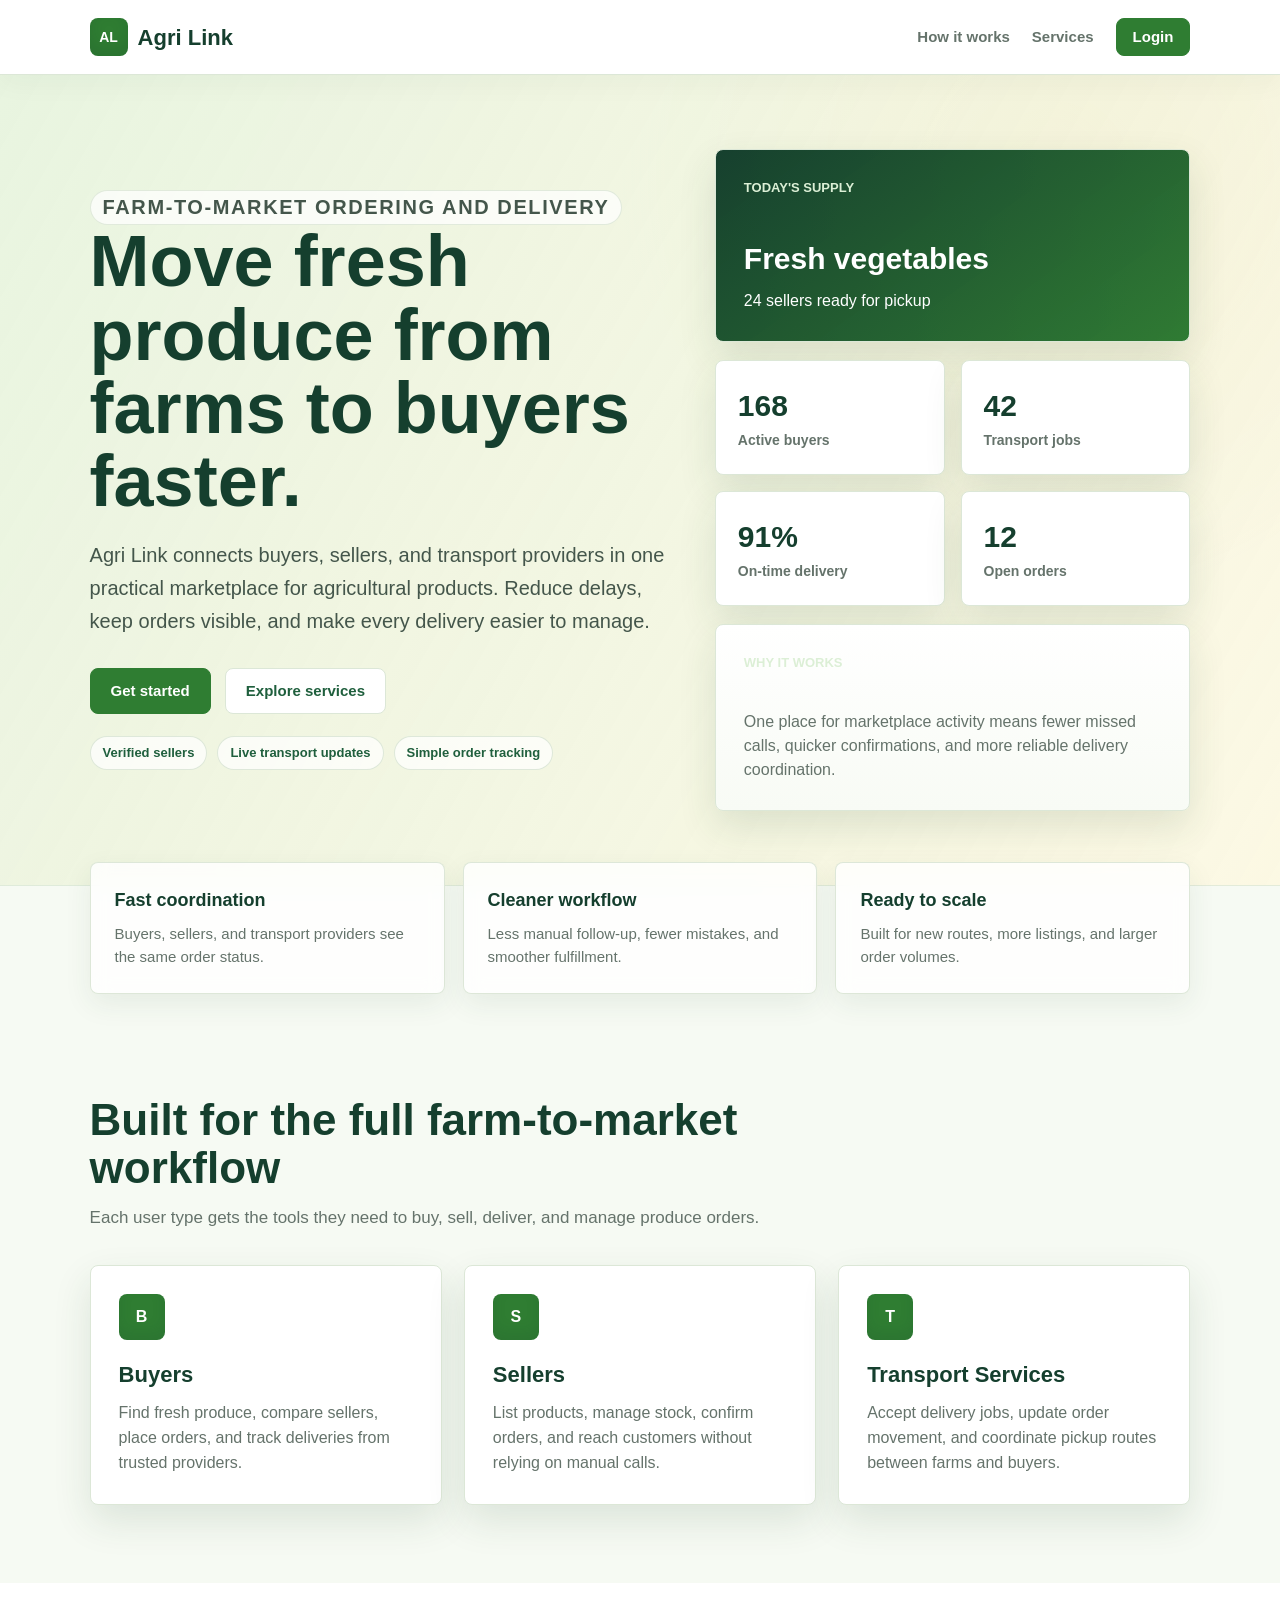
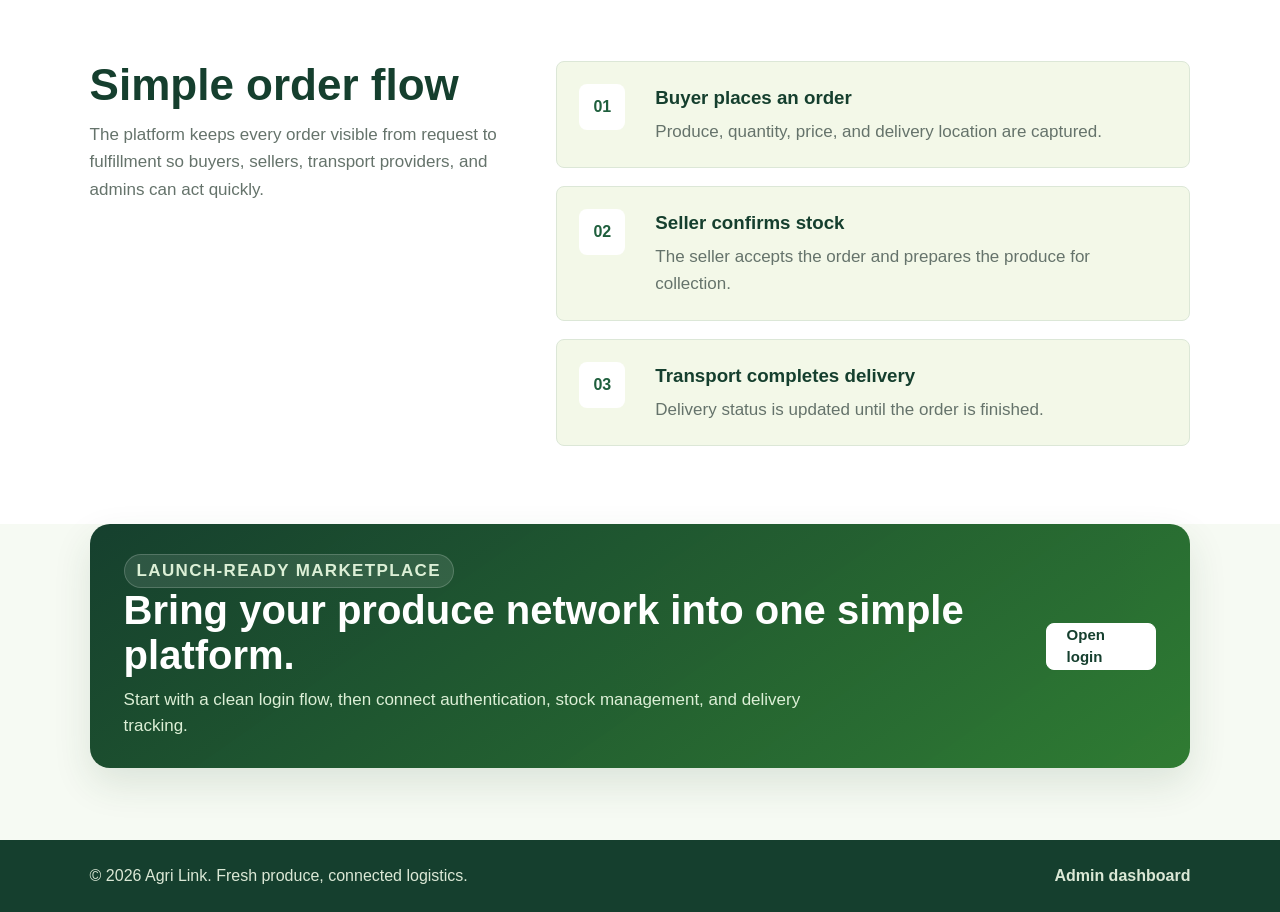
==== index.html @ bf46fedb "Add files via upload" ====
<!DOCTYPE html>
<html lang="en">
<head>
  <meta charset="UTF-8">
  <meta name="viewport" content="width=device-width, initial-scale=1.0">
  <title>Agri Link | Fresh Produce Marketplace</title>
  <link rel="stylesheet" href="style.css">
</head>
<body>
  <header class="site-header">
    <a class="brand" href="index.html">
      <span class="brand-mark">AL</span>
      <span>Agri Link</span>
    </a>

    <nav class="main-nav" aria-label="Main navigation">
      <a href="#how-it-works">How it works</a>
      <a href="#services">Services</a>
      <a href="login.html" class="button button-small">Login</a>
    </nav>
  </header>

  <main>
    <section class="hero">
      <div class="hero-content">
        <p class="eyebrow">Farm-to-market ordering and delivery</p>
        <h1>Move fresh produce from farms to buyers faster.</h1>
        <p>
          Agri Link connects buyers, sellers, and transport providers in one
          practical marketplace for agricultural products. Reduce delays,
          keep orders visible, and make every delivery easier to manage.
        </p>
        <div class="hero-actions">
          <a href="login.html" class="button">Get started</a>
          <a href="#services" class="button button-secondary">Explore services</a>
        </div>
        <ul class="hero-trust" aria-label="Marketplace highlights">
          <li>Verified sellers</li>
          <li>Live transport updates</li>
          <li>Simple order tracking</li>
        </ul>
      </div>

      <div class="hero-panel" aria-label="Marketplace overview">
        <div class="market-card market-card-featured">
          <span class="market-label">Today's supply</span>
          <strong>Fresh vegetables</strong>
          <p>24 sellers ready for pickup</p>
        </div>
        <div class="market-grid">
          <div>
            <strong>168</strong>
            <span>Active buyers</span>
          </div>
          <div>
            <strong>42</strong>
            <span>Transport jobs</span>
          </div>
          <div>
            <strong>91%</strong>
            <span>On-time delivery</span>
          </div>
          <div>
            <strong>12</strong>
            <span>Open orders</span>
          </div>
        </div>
        <div class="market-card market-card-compact">
          <span class="market-label">Why it works</span>
          <p>
            One place for marketplace activity means fewer missed calls,
            quicker confirmations, and more reliable delivery coordination.
          </p>
        </div>
      </div>
    </section>

    <section class="trust-band" aria-label="Key platform benefits">
      <article class="trust-card">
        <strong>Fast coordination</strong>
        <p>Buyers, sellers, and transport providers see the same order status.</p>
      </article>
      <article class="trust-card">
        <strong>Cleaner workflow</strong>
        <p>Less manual follow-up, fewer mistakes, and smoother fulfillment.</p>
      </article>
      <article class="trust-card">
        <strong>Ready to scale</strong>
        <p>Built for new routes, more listings, and larger order volumes.</p>
      </article>
    </section>

    <section class="section" id="services">
      <div class="section-heading">
        <h2>Built for the full farm-to-market workflow</h2>
        <p>Each user type gets the tools they need to buy, sell, deliver, and manage produce orders.</p>
      </div>

      <div class="service-grid">
        <article class="service-card">
          <div class="icon-box">B</div>
          <h3>Buyers</h3>
          <p>Find fresh produce, compare sellers, place orders, and track deliveries from trusted providers.</p>
        </article>

        <article class="service-card">
          <div class="icon-box">S</div>
          <h3>Sellers</h3>
          <p>List products, manage stock, confirm orders, and reach customers without relying on manual calls.</p>
        </article>

        <article class="service-card">
          <div class="icon-box">T</div>
          <h3>Transport Services</h3>
          <p>Accept delivery jobs, update order movement, and coordinate pickup routes between farms and buyers.</p>
        </article>
      </div>
    </section>

    <section class="workflow" id="how-it-works">
      <div>
        <h2>Simple order flow</h2>
        <p>
          The platform keeps every order visible from request to fulfillment so
          buyers, sellers, transport providers, and admins can act quickly.
        </p>
      </div>

      <ol class="steps">
        <li>
          <span>01</span>
          <div>
            <h3>Buyer places an order</h3>
            <p>Produce, quantity, price, and delivery location are captured.</p>
          </div>
        </li>
        <li>
          <span>02</span>
          <div>
            <h3>Seller confirms stock</h3>
            <p>The seller accepts the order and prepares the produce for collection.</p>
          </div>
        </li>
        <li>
          <span>03</span>
          <div>
            <h3>Transport completes delivery</h3>
            <p>Delivery status is updated until the order is finished.</p>
          </div>
        </li>
      </ol>
    </section>

    <section class="cta-banner" aria-label="Final call to action">
      <div>
        <p class="eyebrow eyebrow-light">Launch-ready marketplace</p>
        <h2>Bring your produce network into one simple platform.</h2>
        <p>Start with a clean login flow, then connect authentication, stock management, and delivery tracking.</p>
      </div>
      <a href="login.html" class="button button-inverse">Open login</a>
    </section>
  </main>

  <footer class="site-footer">
    <p>&copy; 2026 Agri Link. Fresh produce, connected logistics.</p>
    <a href="admin.html">Admin dashboard</a>
  </footer>
</body>
</html>
---- style.css ----
:root {
  --green-900: #153f2e;
  --green-800: #1f5f3d;
  --green-700: #2f7d32;
  --green-100: #e8f4df;
  --lime-100: #f3f8e8;
  --gold: #d99a2b;
  --orange: #df7b35;
  --red: #d74f45;
  --blue: #3978b9;
  --text: #1e2a24;
  --muted: #65736b;
  --line: #dce7d7;
  --surface: #ffffff;
  --background: #f6faf3;
  --shadow: 0 16px 38px rgba(36, 71, 45, 0.12);
  --shadow-soft: 0 10px 28px rgba(36, 71, 45, 0.08);
  --shadow-hover: 0 18px 42px rgba(36, 71, 45, 0.16);
  --radius: 8px;
}

* {
  box-sizing: border-box;
}

html {
  scroll-behavior: smooth;
}

body {
  margin: 0;
  color: var(--text);
  background: var(--background);
  font-family: "Aptos", "Segoe UI", "Trebuchet MS", Arial, sans-serif;
  line-height: 1.5;
  text-rendering: optimizeLegibility;
  -webkit-font-smoothing: antialiased;
}

a {
  color: inherit;
  text-decoration: none;
}

::selection {
  color: #ffffff;
  background: var(--green-800);
}

:focus-visible {
  outline: 3px solid rgba(217, 154, 43, 0.55);
  outline-offset: 3px;
}

.site-header {
  position: sticky;
  top: 0;
  z-index: 10;
  display: flex;
  align-items: center;
  justify-content: space-between;
  gap: 24px;
  padding: 18px 7%;
  background: rgba(255, 255, 255, 0.94);
  border-bottom: 1px solid var(--line);
  box-shadow: 0 8px 28px rgba(21, 63, 46, 0.04);
  backdrop-filter: blur(12px);
}

.brand {
  display: inline-flex;
  align-items: center;
  gap: 10px;
  color: var(--green-900);
  font-size: 22px;
  font-weight: 800;
}

.brand-mark {
  display: inline-grid;
  width: 38px;
  height: 38px;
  place-items: center;
  color: #ffffff;
  background: var(--green-700);
  border-radius: var(--radius);
  font-size: 14px;
  font-weight: 800;
  box-shadow: inset 0 -8px 16px rgba(21, 63, 46, 0.16);
}

.main-nav {
  display: flex;
  align-items: center;
  gap: 22px;
  color: var(--muted);
  font-size: 15px;
  font-weight: 700;
}

.main-nav a:hover,
.admin-nav a:hover {
  color: var(--green-700);
}

.main-nav a {
  transition: color 0.18s ease, background-color 0.18s ease, transform 0.18s ease;
}

.button {
  display: inline-flex;
  align-items: center;
  justify-content: center;
  min-height: 46px;
  padding: 0 20px;
  color: #ffffff;
  background: var(--green-700);
  border: 1px solid var(--green-700);
  border-radius: var(--radius);
  font-size: 15px;
  font-weight: 800;
  cursor: pointer;
  transition: transform 0.18s ease, box-shadow 0.18s ease, background-color 0.18s ease, border-color 0.18s ease;
}

.button:hover {
  background: var(--green-800);
  border-color: var(--green-800);
  box-shadow: var(--shadow-soft);
  transform: translateY(-1px);
}

.button-small {
  min-height: 38px;
  padding: 0 16px;
}

.button-secondary {
  color: var(--green-800);
  background: #ffffff;
  border-color: var(--line);
}

.button-secondary:hover {
  color: #ffffff;
  background: var(--green-800);
}

.button-inverse {
  color: var(--green-900);
  background: #ffffff;
  border-color: #ffffff;
}

.button-inverse:hover {
  color: var(--green-900);
  background: #f1f6ee;
  border-color: #f1f6ee;
}

.hero {
  display: grid;
  grid-template-columns: minmax(0, 1.1fr) minmax(320px, 0.9fr);
  align-items: center;
  gap: 44px;
  min-height: 590px;
  padding: 74px 7%;
  background:
    linear-gradient(120deg, rgba(232, 244, 223, 0.94), rgba(255, 247, 221, 0.7)),
    radial-gradient(circle at 82% 12%, rgba(217, 154, 43, 0.2), transparent 34%);
  border-bottom: 1px solid rgba(220, 231, 215, 0.7);
}

.hero-content {
  max-width: 760px;
}

.eyebrow {
  display: inline-flex;
  align-items: center;
  min-height: 34px;
  margin: 0 0 16px;
  padding: 0 12px;
  color: var(--green-800);
  background: rgba(255, 255, 255, 0.72);
  border: 1px solid rgba(220, 231, 215, 0.85);
  border-radius: 999px;
  font-size: 12px;
  font-weight: 800;
  letter-spacing: 0.08em;
  text-transform: uppercase;
}

.eyebrow-light {
  color: #dcefd6;
  background: rgba(255, 255, 255, 0.1);
  border-color: rgba(255, 255, 255, 0.18);
}

.hero h1 {
  max-width: 760px;
  margin: 0 0 20px;
  color: var(--green-900);
  font-size: clamp(40px, 6vw, 72px);
  line-height: 1.02;
}

.hero p {
  max-width: 620px;
  margin: 0;
  color: #44564b;
  font-size: 20px;
  line-height: 1.65;
}

.hero-actions {
  display: flex;
  flex-wrap: wrap;
  gap: 14px;
  margin-top: 30px;
}

.hero-trust {
  display: flex;
  flex-wrap: wrap;
  gap: 10px;
  margin: 22px 0 0;
  padding: 0;
  list-style: none;
}

.hero-trust li {
  display: inline-flex;
  align-items: center;
  min-height: 34px;
  padding: 0 12px;
  color: var(--green-800);
  background: rgba(255, 255, 255, 0.72);
  border: 1px solid rgba(220, 231, 215, 0.92);
  border-radius: 999px;
  font-size: 13px;
  font-weight: 800;
}

.hero-panel {
  display: grid;
  gap: 18px;
}

.market-card,
.market-grid > div,
.service-card,
.stat-card,
.admin-section,
.directory-card,
.login-form,
.role-card {
  background: var(--surface);
  border: 1px solid var(--line);
  border-radius: var(--radius);
  box-shadow: var(--shadow);
}

.market-grid > div,
.service-card,
.stat-card,
.directory-card,
.role-card {
  transition: transform 0.18s ease, box-shadow 0.18s ease, border-color 0.18s ease;
}

.market-grid > div:hover,
.service-card:hover,
.stat-card:hover,
.directory-card:hover {
  border-color: rgba(47, 125, 50, 0.28);
  box-shadow: var(--shadow-hover);
  transform: translateY(-2px);
}

.market-card {
  padding: 28px;
}

.market-card-featured {
  min-height: 190px;
  background:
    linear-gradient(145deg, rgba(21, 63, 46, 0.92), rgba(47, 125, 50, 0.88)),
    linear-gradient(90deg, #234c34, #336b3d);
  color: #ffffff;
}

.market-label {
  display: block;
  margin-bottom: 38px;
  color: #dcefd6;
  font-size: 13px;
  font-weight: 800;
  text-transform: uppercase;
}

.market-card strong {
  display: block;
  margin-bottom: 8px;
  font-size: 30px;
}

.market-card p {
  color: inherit;
  font-size: 16px;
  line-height: 1.5;
}

.market-card-compact {
  background: linear-gradient(180deg, #ffffff, #f8fbf5);
}

.market-card-compact p {
  color: var(--muted);
}

.market-grid {
  display: grid;
  grid-template-columns: repeat(2, minmax(0, 1fr));
  gap: 16px;
}

.market-grid > div {
  padding: 22px;
}

.market-grid strong {
  display: block;
  color: var(--green-900);
  font-size: 30px;
}

.market-grid span {
  color: var(--muted);
  font-size: 14px;
  font-weight: 700;
}

.section,
.workflow {
  padding: 78px 7%;
}

.trust-band {
  display: grid;
  grid-template-columns: repeat(3, minmax(0, 1fr));
  gap: 18px;
  padding: 0 7% 24px;
  margin-top: -24px;
}

.trust-card {
  padding: 24px;
  background: rgba(255, 255, 255, 0.82);
  border: 1px solid rgba(220, 231, 215, 0.96);
  border-radius: var(--radius);
  box-shadow: var(--shadow-soft);
  backdrop-filter: blur(10px);
}

.trust-card strong {
  display: block;
  margin-bottom: 8px;
  color: var(--green-900);
  font-size: 18px;
}

.trust-card p {
  margin: 0;
  color: var(--muted);
  font-size: 15px;
  line-height: 1.55;
}

.section-heading {
  max-width: 720px;
  margin-bottom: 34px;
}

.section-heading h2,
.workflow h2,
.admin-section-heading h2 {
  margin: 0 0 12px;
  color: var(--green-900);
  font-size: clamp(30px, 4vw, 44px);
  line-height: 1.1;
}

.section-heading p,
.workflow p,
.admin-section-heading p {
  margin: 0;
  color: var(--muted);
  font-size: 17px;
  line-height: 1.6;
}

.service-grid {
  display: grid;
  grid-template-columns: repeat(3, minmax(0, 1fr));
  gap: 22px;
}

.service-card {
  padding: 28px;
}

.icon-box,
.role-icon {
  display: grid;
  width: 46px;
  height: 46px;
  place-items: center;
  color: #ffffff;
  background: var(--green-700);
  border-radius: var(--radius);
  font-weight: 800;
  box-shadow: inset 0 -8px 14px rgba(21, 63, 46, 0.12);
}

.service-card h3,
.role-card h2,
.directory-card h3 {
  margin: 18px 0 10px;
  color: var(--green-900);
  font-size: 22px;
}

.service-card p,
.role-card p,
.directory-card p {
  margin: 0;
  color: var(--muted);
  font-size: 16px;
  line-height: 1.55;
}

.workflow {
  display: grid;
  grid-template-columns: minmax(0, 0.8fr) minmax(340px, 1.2fr);
  gap: 44px;
  background: #ffffff;
}

.cta-banner {
  display: flex;
  align-items: center;
  justify-content: space-between;
  gap: 24px;
  margin: 0 7% 72px;
  padding: 30px 34px;
  color: #ffffff;
  background:
    linear-gradient(145deg, rgba(21, 63, 46, 0.98), rgba(47, 125, 50, 0.95)),
    linear-gradient(90deg, #214d35, #346a3d);
  border-radius: 20px;
  box-shadow: var(--shadow);
}

.cta-banner h2 {
  margin: 0 0 10px;
  font-size: clamp(28px, 4vw, 40px);
  line-height: 1.12;
}

.cta-banner p {
  max-width: 720px;
  margin: 0;
  color: #dcefd6;
  font-size: 17px;
}

.steps {
  display: grid;
  gap: 18px;
  margin: 0;
  padding: 0;
  list-style: none;
}

.steps li {
  display: grid;
  grid-template-columns: 58px 1fr;
  gap: 18px;
  padding: 22px;
  background: var(--lime-100);
  border: 1px solid var(--line);
  border-radius: var(--radius);
  transition: background-color 0.18s ease, border-color 0.18s ease;
}

.steps li:hover {
  background: #ffffff;
  border-color: rgba(47, 125, 50, 0.28);
}

.steps span {
  display: grid;
  width: 46px;
  height: 46px;
  place-items: center;
  color: var(--green-800);
  background: #ffffff;
  border-radius: var(--radius);
  font-weight: 800;
}

.steps h3 {
  margin: 0 0 6px;
  color: var(--green-900);
}

.site-footer {
  display: flex;
  justify-content: space-between;
  gap: 20px;
  padding: 24px 7%;
  color: #dbe8d6;
  background: var(--green-900);
}

.site-footer p {
  margin: 0;
}

.site-footer a {
  font-weight: 800;
}

.login-body {
  min-height: 100vh;
  background:
    radial-gradient(circle at 10% 8%, rgba(217, 154, 43, 0.14), transparent 28%),
    linear-gradient(140deg, #f6faf3 0%, #eef6e9 48%, #ffffff 100%);
}

.login-page {
  padding: 64px 7% 82px;
}

.login-intro {
  max-width: 760px;
  margin-bottom: 30px;
}

.login-intro h1 {
  margin: 0 0 12px;
  color: var(--green-900);
  font-size: clamp(38px, 6vw, 62px);
  line-height: 1.05;
}

.login-intro p {
  margin: 0;
  color: var(--muted);
  font-size: 18px;
}

.role-grid {
  display: grid;
  grid-template-columns: repeat(4, minmax(0, 1fr));
  gap: 20px;
}

.role-card {
  display: block;
  min-height: 210px;
  padding: 24px;
}

.role-card:hover {
  transform: translateY(-4px);
  border-color: var(--green-700);
  box-shadow: var(--shadow-hover);
}

.role-card-admin .role-icon {
  background: var(--green-900);
}

.login-shell {
  display: flex;
  justify-content: center;
  margin-top: 34px;
}

.login-form {
  display: grid;
  width: min(100%, 520px);
  gap: 12px;
  padding: 28px;
  box-shadow: var(--shadow-soft);
}

.login-form h2 {
  margin: 0 0 8px;
  color: var(--green-900);
}

.login-form label {
  color: var(--green-900);
  font-size: 14px;
  font-weight: 800;
}

.login-form input,
.login-form select {
  width: 100%;
  min-height: 46px;
  padding: 0 14px;
  color: var(--text);
  background: #ffffff;
  border: 1px solid var(--line);
  border-radius: var(--radius);
  font: inherit;
  transition: border-color 0.18s ease, box-shadow 0.18s ease;
}

.login-form input:focus,
.login-form select:focus {
  border-color: var(--green-700);
  box-shadow: 0 0 0 4px rgba(47, 125, 50, 0.11);
  outline: 0;
}

.form-note {
  margin: 4px 0 0;
  color: var(--muted);
  font-size: 13px;
  line-height: 1.5;
}

.quick-links {
  display: flex;
  flex-wrap: wrap;
  gap: 10px;
  margin-top: 6px;
}

.quick-links a {
  display: inline-flex;
  align-items: center;
  min-height: 32px;
  padding: 0 10px;
  color: var(--green-800);
  background: var(--lime-100);
  border: 1px solid var(--line);
  border-radius: 999px;
  font-size: 12px;
  font-weight: 800;
  transition: color 0.18s ease, background-color 0.18s ease, border-color 0.18s ease;
}

.quick-links a:hover {
  color: #ffffff;
  background: var(--green-800);
  border-color: var(--green-800);
}

.admin-body {
  display: grid;
  grid-template-columns: 260px 1fr;
  min-height: 100vh;
  background:
    linear-gradient(180deg, rgba(232, 244, 223, 0.66), rgba(246, 250, 243, 0.92)),
    #eef5eb;
}

.admin-sidebar {
  position: sticky;
  top: 0;
  height: 100vh;
  padding: 22px;
  background: #ffffff;
  border-right: 1px solid var(--line);
  box-shadow: 8px 0 26px rgba(36, 71, 45, 0.04);
}

.admin-brand {
  margin-bottom: 28px;
}

.admin-nav {
  display: grid;
  gap: 8px;
}

.admin-nav a {
  padding: 12px 14px;
  color: var(--muted);
  border-radius: var(--radius);
  font-size: 14px;
  font-weight: 800;
  transition: color 0.18s ease, background-color 0.18s ease, transform 0.18s ease;
}

.admin-nav a.active,
.admin-nav a:hover {
  color: var(--green-900);
  background: var(--green-100);
}

.admin-nav a:hover {
  transform: translateX(2px);
}

.admin-main {
  width: min(100%, 1360px);
  padding: 30px;
}

.admin-topbar {
  display: flex;
  align-items: center;
  justify-content: space-between;
  gap: 20px;
  margin-bottom: 24px;
  padding: 22px 24px;
  background: rgba(255, 255, 255, 0.76);
  border: 1px solid rgba(220, 231, 215, 0.78);
  border-radius: var(--radius);
  box-shadow: var(--shadow-soft);
  backdrop-filter: blur(10px);
}

.admin-topbar h1 {
  margin: 0 0 8px;
  color: var(--green-900);
  font-size: clamp(32px, 4vw, 48px);
}

.admin-topbar p {
  margin: 0;
  color: var(--muted);
  font-size: 16px;
}

.stats-grid,
.status-grid,
.directory-grid {
  display: grid;
  gap: 18px;
}

.stats-grid {
  grid-template-columns: repeat(4, minmax(0, 1fr));
  margin-bottom: 22px;
}

.stat-card {
  padding: 22px;
  min-height: 150px;
}

.stat-card span,
.status-card span {
  color: var(--muted);
  font-size: 13px;
  font-weight: 800;
  text-transform: uppercase;
}

.stat-card strong {
  display: block;
  margin: 12px 0 6px;
  color: var(--green-900);
  font-size: 36px;
}

.stat-card p {
  margin: 0;
  color: var(--muted);
  font-size: 14px;
}

.admin-section {
  margin-bottom: 22px;
  padding: 24px;
  box-shadow: 0 8px 26px rgba(36, 71, 45, 0.05);
}

.admin-section-heading {
  margin-bottom: 20px;
}

.admin-section-heading h2 {
  font-size: 28px;
}

.status-grid {
  grid-template-columns: repeat(6, minmax(0, 1fr));
  margin-bottom: 22px;
}

.compact-status-grid {
  grid-template-columns: repeat(3, minmax(0, 1fr));
}

.status-card {
  padding: 18px;
  border-radius: var(--radius);
  border: 1px solid var(--line);
  background: #fbfdf9;
  transition: transform 0.18s ease, border-color 0.18s ease, background-color 0.18s ease;
}

.status-card:hover {
  background: #ffffff;
  border-color: rgba(47, 125, 50, 0.28);
  transform: translateY(-2px);
}

.status-card strong {
  display: block;
  margin-top: 8px;
  font-size: 28px;
}

.current strong,
.tag-current {
  color: var(--blue);
}

.pending strong,
.tag-pending {
  color: var(--gold);
}

.finished strong,
.tag-finished {
  color: var(--green-700);
}

.cancelled strong,
.dispute strong,
.refund strong,
.tag-refund {
  color: var(--red);
}

.table-wrap {
  overflow-x: auto;
  border: 1px solid var(--line);
  border-radius: var(--radius);
  background: #ffffff;
}

table {
  width: 100%;
  min-width: 720px;
  border-collapse: collapse;
  background: #ffffff;
}

th,
td {
  padding: 15px;
  text-align: left;
  border-bottom: 1px solid var(--line);
  font-size: 14px;
}

th {
  color: var(--green-900);
  background: var(--lime-100);
  font-size: 13px;
  text-transform: uppercase;
  white-space: nowrap;
}

tbody tr {
  transition: background-color 0.16s ease;
}

tbody tr:hover {
  background: #fbfdf9;
}

tr:last-child td {
  border-bottom: 0;
}

.tag {
  display: inline-flex;
  align-items: center;
  min-height: 28px;
  padding: 0 10px;
  background: #f3f8e8;
  border-radius: 999px;
  font-size: 12px;
  font-weight: 800;
}

.directory-grid {
  grid-template-columns: repeat(3, minmax(0, 1fr));
}

.directory-card {
  padding: 20px;
  box-shadow: 0 6px 18px rgba(36, 71, 45, 0.04);
}

.directory-card h3 {
  margin-top: 0;
  font-size: 19px;
}

.directory-card span {
  display: inline-block;
  margin-top: 14px;
  color: var(--green-800);
  font-size: 13px;
  font-weight: 800;
}

.timeline-list {
  display: grid;
  gap: 16px;
}

.timeline-item {
  display: grid;
  grid-template-columns: 18px 1fr;
  gap: 14px;
  padding: 18px;
  background: #fbfdf9;
  border: 1px solid var(--line);
  border-radius: var(--radius);
  transition: background-color 0.18s ease, border-color 0.18s ease;
}

.timeline-item:hover {
  background: #ffffff;
  border-color: rgba(47, 125, 50, 0.28);
}

.timeline-item > span {
  width: 12px;
  height: 12px;
  margin-top: 5px;
  background: var(--green-700);
  border-radius: 999px;
  box-shadow: 0 0 0 5px var(--green-100);
}

.timeline-item h3 {
  margin: 0 0 6px;
  color: var(--green-900);
  font-size: 17px;
}

.timeline-item p {
  margin: 0;
  color: var(--muted);
  font-size: 15px;
  line-height: 1.5;
}

@media (max-width: 980px) {
  .hero,
  .workflow,
  .admin-body {
    grid-template-columns: 1fr;
  }

  .trust-band {
    grid-template-columns: 1fr;
    margin-top: 0;
  }

  .service-grid,
  .role-grid,
  .stats-grid,
  .directory-grid {
    grid-template-columns: repeat(2, minmax(0, 1fr));
  }

  .status-grid {
    grid-template-columns: repeat(3, minmax(0, 1fr));
  }

  .compact-status-grid {
    grid-template-columns: repeat(3, minmax(0, 1fr));
  }

  .admin-sidebar {
    position: static;
    height: auto;
  }

  .admin-nav {
    grid-template-columns: repeat(3, minmax(0, 1fr));
  }

  .admin-nav a:hover {
    transform: none;
  }

  .admin-main {
    padding: 24px;
  }
}

@media (max-width: 680px) {
  .site-header,
  .admin-topbar,
  .site-footer {
    align-items: flex-start;
    flex-direction: column;
  }

  .main-nav {
    flex-wrap: wrap;
    gap: 14px;
  }

  .cta-banner {
    flex-direction: column;
    align-items: flex-start;
    margin: 0 5% 56px;
    padding: 24px;
  }

  .hero,
  .section,
  .workflow,
  .login-page {
    padding: 44px 5%;
  }

  .hero {
    min-height: auto;
  }

  .hero h1 {
    font-size: 38px;
  }

  .hero p {
    font-size: 17px;
  }

  .market-grid,
  .service-grid,
  .role-grid,
  .stats-grid,
  .status-grid,
  .compact-status-grid,
  .directory-grid {
    grid-template-columns: 1fr;
  }

  .steps li {
    grid-template-columns: 1fr;
  }

  .admin-sidebar {
    padding: 18px;
  }

  .admin-nav {
    grid-template-columns: 1fr;
  }

  .admin-main {
    padding: 18px;
  }
}

@media (prefers-reduced-motion: reduce) {
  *,
  *::before,
  *::after {
    scroll-behavior: auto !important;
    transition-duration: 0.01ms !important;
  }
}
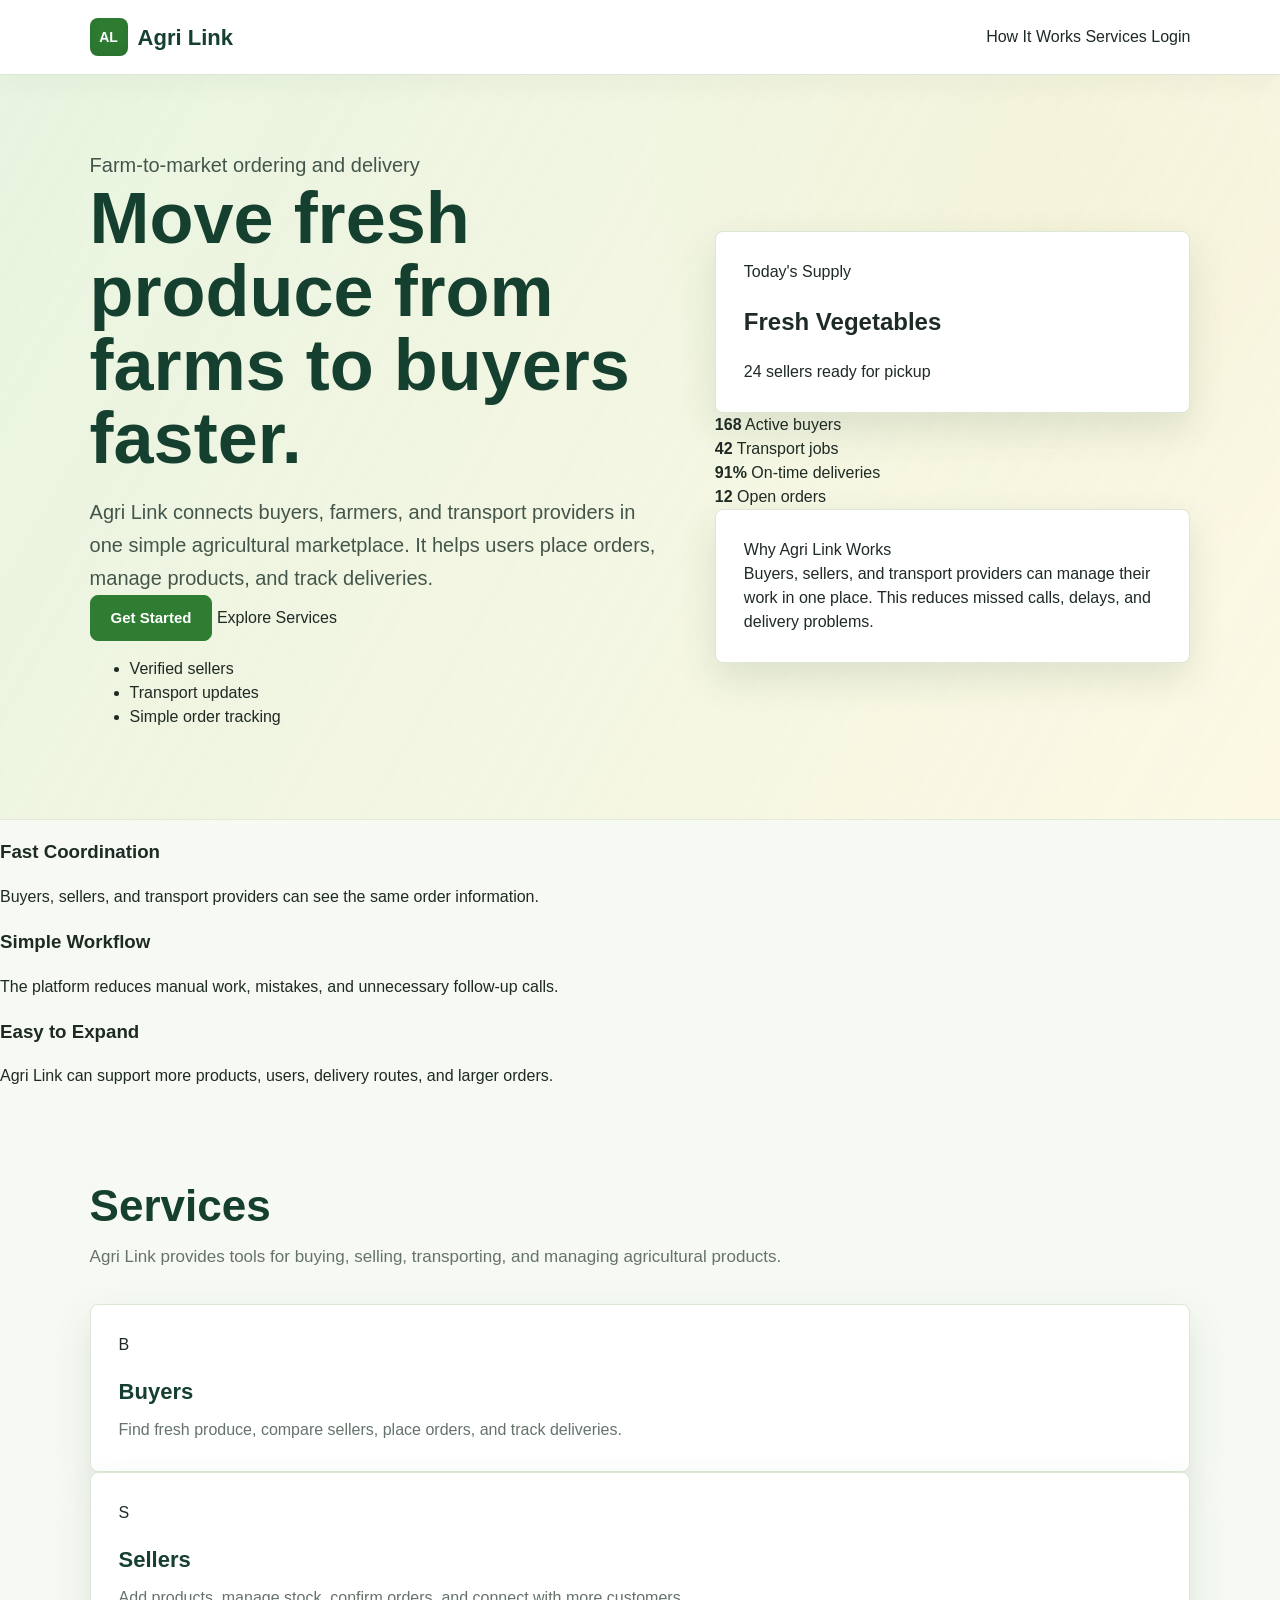
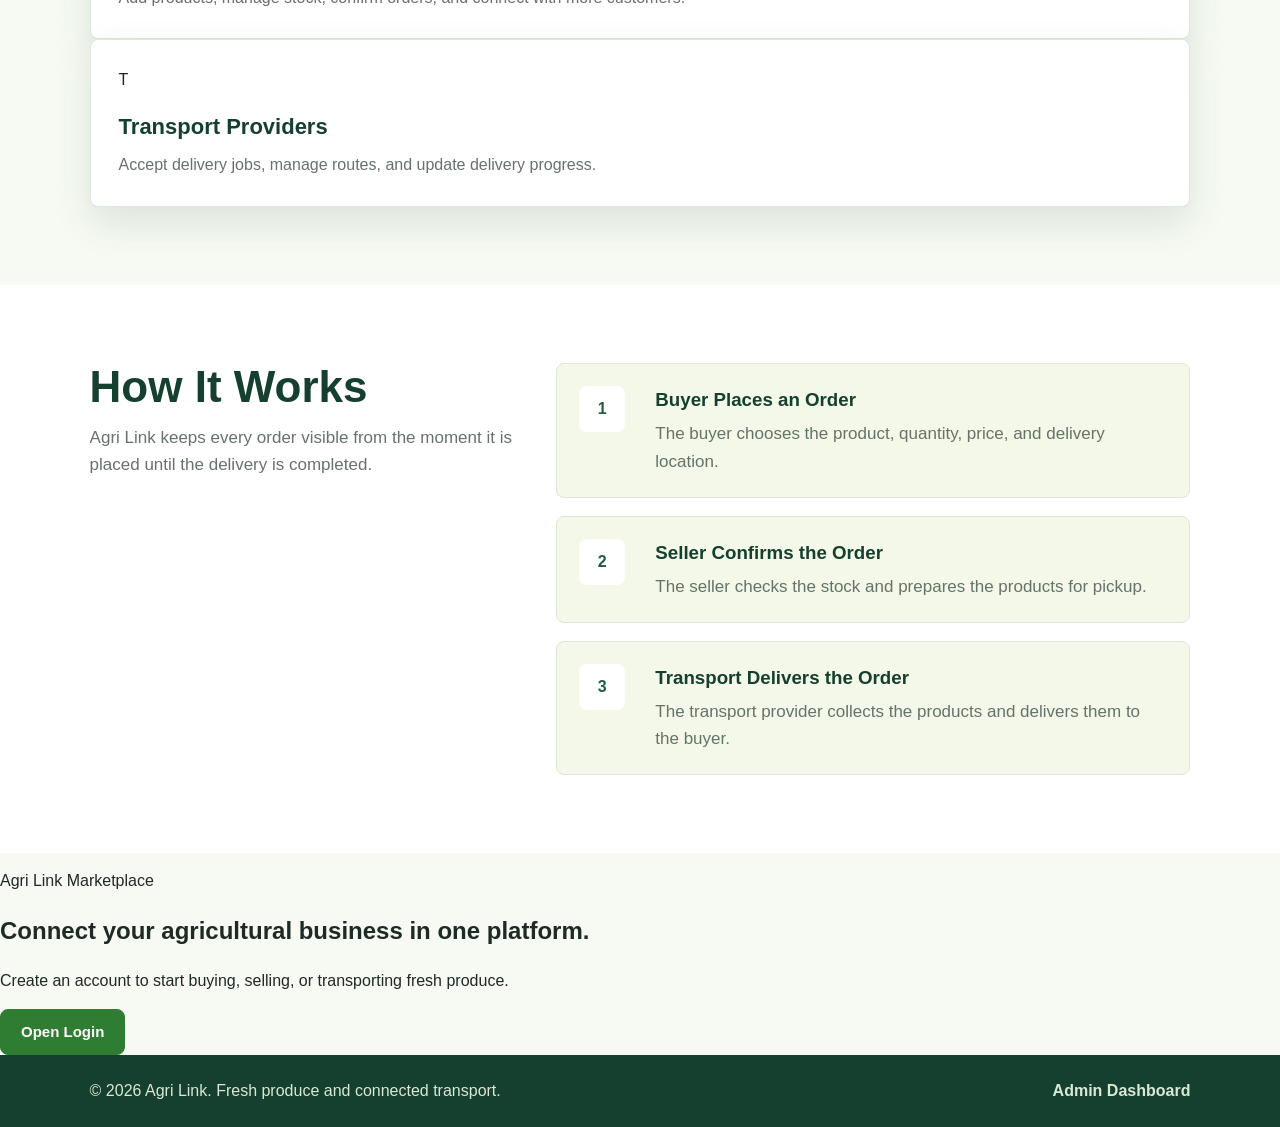
==== commit 1435061e: "Refactor index.html for improved layout and content Updated the structure and content of the index.h" ====
--- a/index.html
+++ b/index.html
@@ -1,169 +1,258 @@
+
 <!DOCTYPE html>
 <html lang="en">
+
 <head>
-  <meta charset="UTF-8">
-  <meta name="viewport" content="width=device-width, initial-scale=1.0">
-  <title>Agri Link | Fresh Produce Marketplace</title>
-  <link rel="stylesheet" href="style.css">
+    <title>Agri Link Marketplace</title>
+    <link rel="stylesheet" href="style.css">
 </head>
+
 <body>
-  <header class="site-header">
-    <a class="brand" href="index.html">
-      <span class="brand-mark">AL</span>
-      <span>Agri Link</span>
-    </a>
-
-    <nav class="main-nav" aria-label="Main navigation">
-      <a href="#how-it-works">How it works</a>
-      <a href="#services">Services</a>
-      <a href="login.html" class="button button-small">Login</a>
-    </nav>
-  </header>
-
-  <main>
-    <section class="hero">
-      <div class="hero-content">
-        <p class="eyebrow">Farm-to-market ordering and delivery</p>
-        <h1>Move fresh produce from farms to buyers faster.</h1>
-        <p>
-          Agri Link connects buyers, sellers, and transport providers in one
-          practical marketplace for agricultural products. Reduce delays,
-          keep orders visible, and make every delivery easier to manage.
-        </p>
-        <div class="hero-actions">
-          <a href="login.html" class="button">Get started</a>
-          <a href="#services" class="button button-secondary">Explore services</a>
-        </div>
-        <ul class="hero-trust" aria-label="Marketplace highlights">
-          <li>Verified sellers</li>
-          <li>Live transport updates</li>
-          <li>Simple order tracking</li>
-        </ul>
-      </div>
-
-      <div class="hero-panel" aria-label="Marketplace overview">
-        <div class="market-card market-card-featured">
-          <span class="market-label">Today's supply</span>
-          <strong>Fresh vegetables</strong>
-          <p>24 sellers ready for pickup</p>
-        </div>
-        <div class="market-grid">
-          <div>
-            <strong>168</strong>
-            <span>Active buyers</span>
-          </div>
-          <div>
-            <strong>42</strong>
-            <span>Transport jobs</span>
-          </div>
-          <div>
-            <strong>91%</strong>
-            <span>On-time delivery</span>
-          </div>
-          <div>
-            <strong>12</strong>
-            <span>Open orders</span>
-          </div>
-        </div>
-        <div class="market-card market-card-compact">
-          <span class="market-label">Why it works</span>
-          <p>
-            One place for marketplace activity means fewer missed calls,
-            quicker confirmations, and more reliable delivery coordination.
-          </p>
-        </div>
-      </div>
-    </section>
-
-    <section class="trust-band" aria-label="Key platform benefits">
-      <article class="trust-card">
-        <strong>Fast coordination</strong>
-        <p>Buyers, sellers, and transport providers see the same order status.</p>
-      </article>
-      <article class="trust-card">
-        <strong>Cleaner workflow</strong>
-        <p>Less manual follow-up, fewer mistakes, and smoother fulfillment.</p>
-      </article>
-      <article class="trust-card">
-        <strong>Ready to scale</strong>
-        <p>Built for new routes, more listings, and larger order volumes.</p>
-      </article>
-    </section>
-
-    <section class="section" id="services">
-      <div class="section-heading">
-        <h2>Built for the full farm-to-market workflow</h2>
-        <p>Each user type gets the tools they need to buy, sell, deliver, and manage produce orders.</p>
-      </div>
-
-      <div class="service-grid">
-        <article class="service-card">
-          <div class="icon-box">B</div>
-          <h3>Buyers</h3>
-          <p>Find fresh produce, compare sellers, place orders, and track deliveries from trusted providers.</p>
-        </article>
-
-        <article class="service-card">
-          <div class="icon-box">S</div>
-          <h3>Sellers</h3>
-          <p>List products, manage stock, confirm orders, and reach customers without relying on manual calls.</p>
-        </article>
-
-        <article class="service-card">
-          <div class="icon-box">T</div>
-          <h3>Transport Services</h3>
-          <p>Accept delivery jobs, update order movement, and coordinate pickup routes between farms and buyers.</p>
-        </article>
-      </div>
-    </section>
-
-    <section class="workflow" id="how-it-works">
-      <div>
-        <h2>Simple order flow</h2>
-        <p>
-          The platform keeps every order visible from request to fulfillment so
-          buyers, sellers, transport providers, and admins can act quickly.
-        </p>
-      </div>
-
-      <ol class="steps">
-        <li>
-          <span>01</span>
-          <div>
-            <h3>Buyer places an order</h3>
-            <p>Produce, quantity, price, and delivery location are captured.</p>
-          </div>
-        </li>
-        <li>
-          <span>02</span>
-          <div>
-            <h3>Seller confirms stock</h3>
-            <p>The seller accepts the order and prepares the produce for collection.</p>
-          </div>
-        </li>
-        <li>
-          <span>03</span>
-          <div>
-            <h3>Transport completes delivery</h3>
-            <p>Delivery status is updated until the order is finished.</p>
-          </div>
-        </li>
-      </ol>
-    </section>
-
-    <section class="cta-banner" aria-label="Final call to action">
-      <div>
-        <p class="eyebrow eyebrow-light">Launch-ready marketplace</p>
-        <h2>Bring your produce network into one simple platform.</h2>
-        <p>Start with a clean login flow, then connect authentication, stock management, and delivery tracking.</p>
-      </div>
-      <a href="login.html" class="button button-inverse">Open login</a>
-    </section>
-  </main>
-
-  <footer class="site-footer">
-    <p>&copy; 2026 Agri Link. Fresh produce, connected logistics.</p>
-    <a href="admin.html">Admin dashboard</a>
-  </footer>
+
+    <header class="site-header">
+
+        <a href="index.html" class="brand">
+            <span class="brand-mark">AL</span>
+            <span>Agri Link</span>
+        </a>
+
+        <nav>
+            <a href="#how-it-works">How It Works</a>
+            <a href="#services">Services</a>
+            <a href="login.html" class="login-button">Login</a>
+        </nav>
+
+    </header>
+
+    <main>
+
+        <section class="hero">
+
+            <div class="hero-content">
+
+                <p class="small-heading">Farm-to-market ordering and delivery</p>
+
+                <h1>Move fresh produce from farms to buyers faster.</h1>
+
+                <p>
+                    Agri Link connects buyers, farmers, and transport providers
+                    in one simple agricultural marketplace. It helps users place
+                    orders, manage products, and track deliveries.
+                </p>
+
+                <div class="hero-buttons">
+                    <a href="login.html" class="button">Get Started</a>
+                    <a href="#services" class="secondary-button">
+                        Explore Services
+                    </a>
+                </div>
+
+                <ul class="highlights">
+                    <li>Verified sellers</li>
+                    <li>Transport updates</li>
+                    <li>Simple order tracking</li>
+                </ul>
+
+            </div>
+
+            <div class="market-overview">
+
+                <div class="market-card">
+                    <span>Today's Supply</span>
+                    <h2>Fresh Vegetables</h2>
+                    <p>24 sellers ready for pickup</p>
+                </div>
+
+                <div class="market-stats">
+
+                    <div>
+                        <strong>168</strong>
+                        <span>Active buyers</span>
+                    </div>
+
+                    <div>
+                        <strong>42</strong>
+                        <span>Transport jobs</span>
+                    </div>
+
+                    <div>
+                        <strong>91%</strong>
+                        <span>On-time deliveries</span>
+                    </div>
+
+                    <div>
+                        <strong>12</strong>
+                        <span>Open orders</span>
+                    </div>
+
+                </div>
+
+                <div class="market-card">
+                    <span>Why Agri Link Works</span>
+
+                    <p>
+                        Buyers, sellers, and transport providers can manage their
+                        work in one place. This reduces missed calls, delays, and
+                        delivery problems.
+                    </p>
+                </div>
+
+            </div>
+
+        </section>
+
+        <section class="benefits">
+
+            <div class="benefit-card">
+                <h3>Fast Coordination</h3>
+                <p>
+                    Buyers, sellers, and transport providers can see the same
+                    order information.
+                </p>
+            </div>
+
+            <div class="benefit-card">
+                <h3>Simple Workflow</h3>
+                <p>
+                    The platform reduces manual work, mistakes, and unnecessary
+                    follow-up calls.
+                </p>
+            </div>
+
+            <div class="benefit-card">
+                <h3>Easy to Expand</h3>
+                <p>
+                    Agri Link can support more products, users, delivery routes,
+                    and larger orders.
+                </p>
+            </div>
+
+        </section>
+
+        <section id="services" class="section">
+
+            <div class="section-heading">
+                <h2>Services</h2>
+
+                <p>
+                    Agri Link provides tools for buying, selling, transporting,
+                    and managing agricultural products.
+                </p>
+            </div>
+
+            <div class="service-cards">
+
+                <div class="service-card">
+                    <div class="icon">B</div>
+                    <h3>Buyers</h3>
+                    <p>
+                        Find fresh produce, compare sellers, place orders, and
+                        track deliveries.
+                    </p>
+                </div>
+
+                <div class="service-card">
+                    <div class="icon">S</div>
+                    <h3>Sellers</h3>
+                    <p>
+                        Add products, manage stock, confirm orders, and connect
+                        with more customers.
+                    </p>
+                </div>
+
+                <div class="service-card">
+                    <div class="icon">T</div>
+                    <h3>Transport Providers</h3>
+                    <p>
+                        Accept delivery jobs, manage routes, and update delivery
+                        progress.
+                    </p>
+                </div>
+
+            </div>
+
+        </section>
+
+        <section id="how-it-works" class="workflow">
+
+            <div class="workflow-introduction">
+                <h2>How It Works</h2>
+
+                <p>
+                    Agri Link keeps every order visible from the moment it is
+                    placed until the delivery is completed.
+                </p>
+            </div>
+
+            <ol class="steps">
+
+                <li>
+                    <span>1</span>
+
+                    <div>
+                        <h3>Buyer Places an Order</h3>
+                        <p>
+                            The buyer chooses the product, quantity, price, and
+                            delivery location.
+                        </p>
+                    </div>
+                </li>
+
+                <li>
+                    <span>2</span>
+
+                    <div>
+                        <h3>Seller Confirms the Order</h3>
+                        <p>
+                            The seller checks the stock and prepares the products
+                            for pickup.
+                        </p>
+                    </div>
+                </li>
+
+                <li>
+                    <span>3</span>
+
+                    <div>
+                        <h3>Transport Delivers the Order</h3>
+                        <p>
+                            The transport provider collects the products and
+                            delivers them to the buyer.
+                        </p>
+                    </div>
+                </li>
+
+            </ol>
+
+        </section>
+
+        <section class="call-to-action">
+
+            <div>
+                <p class="small-heading">Agri Link Marketplace</p>
+                <h2>Connect your agricultural business in one platform.</h2>
+
+                <p>
+                    Create an account to start buying, selling, or transporting
+                    fresh produce.
+                </p>
+            </div>
+
+            <a href="login.html" class="button">Open Login</a>
+
+        </section>
+
+    </main>
+
+    <footer class="site-footer">
+
+        <p>&copy; 2026 Agri Link. Fresh produce and connected transport.</p>
+
+        <a href="admin.html">Admin Dashboard</a>
+
+    </footer>
+
 </body>
+
 </html>
+
